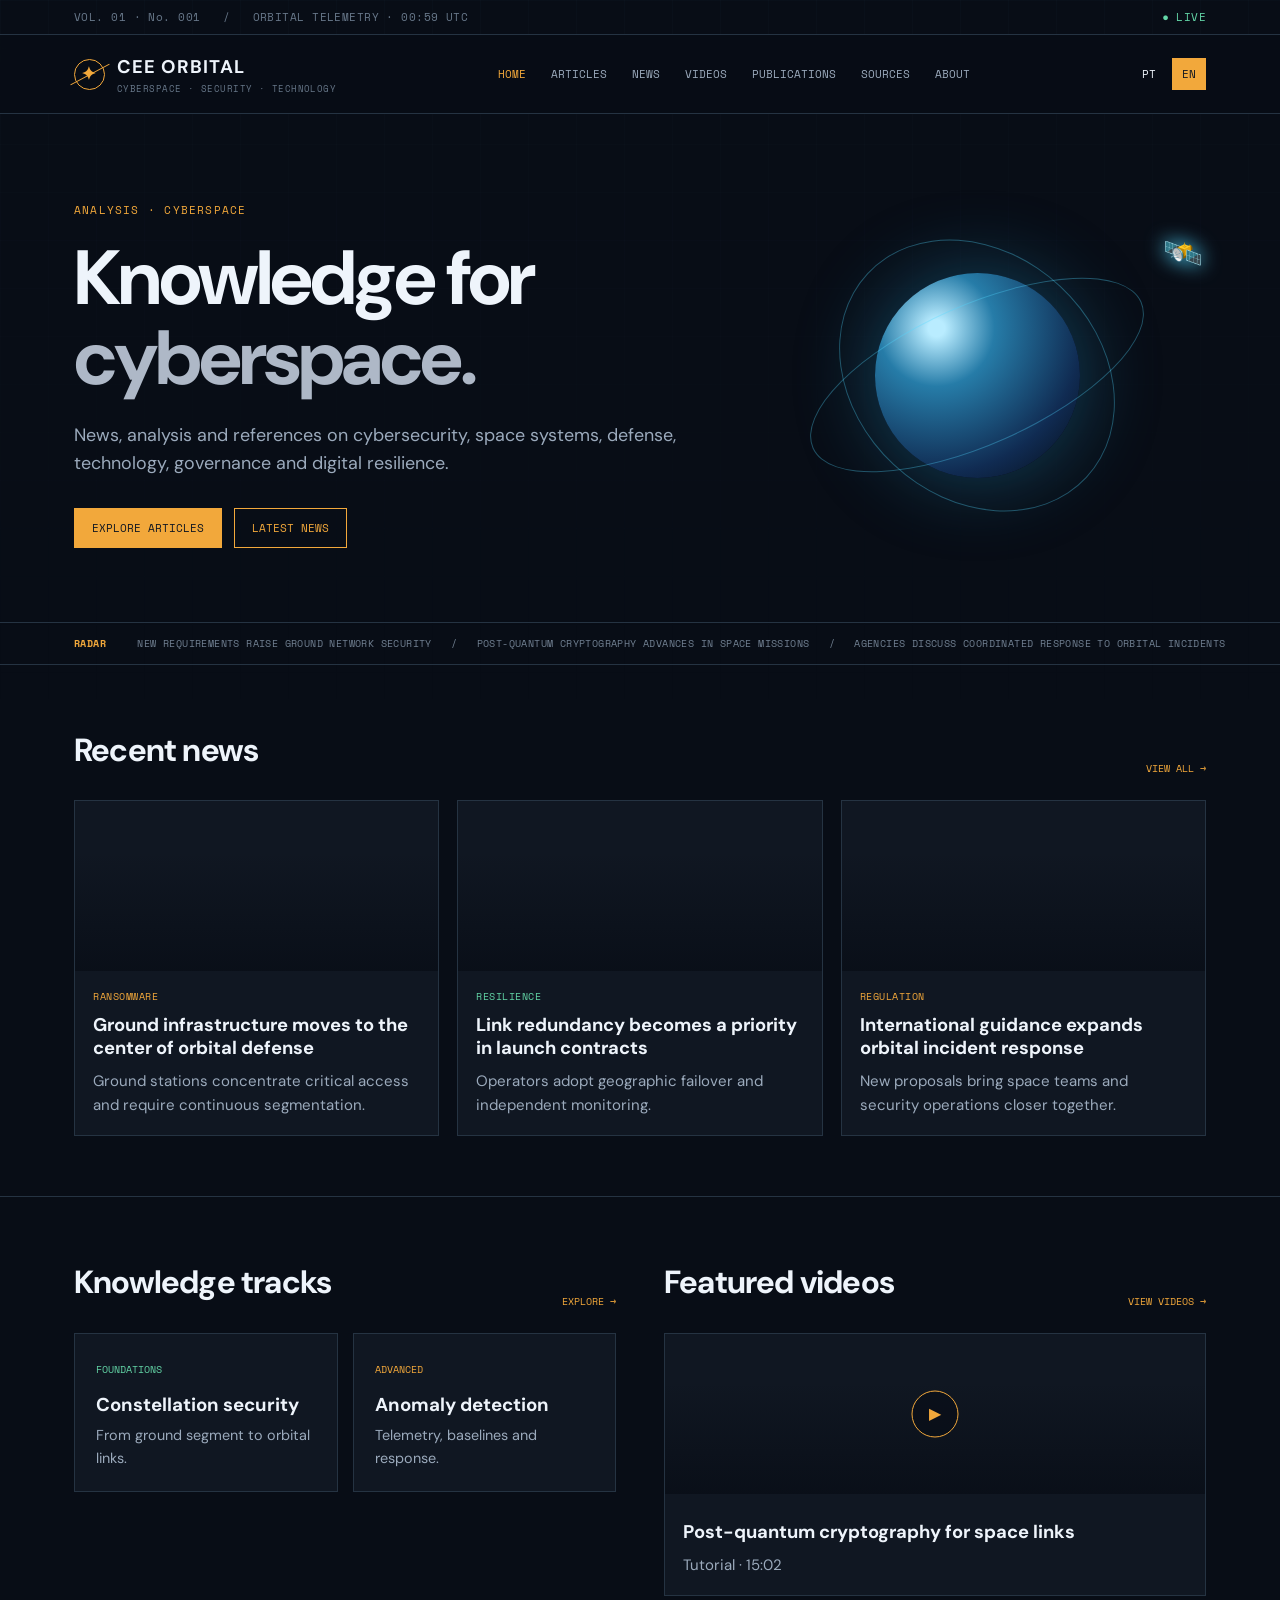
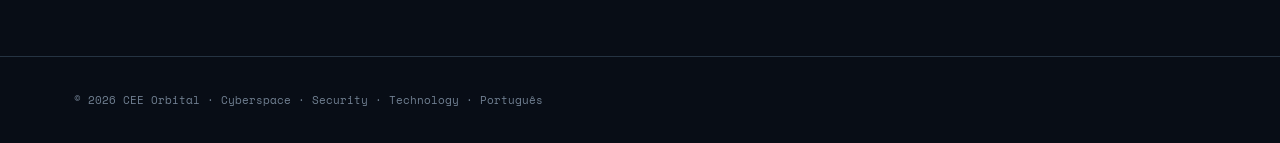
==== en/index.html @ ddd1a1e9 "Add files via upload" ====
<!doctype html>
<html lang="en">
<head><meta charset="utf-8"><meta name="viewport" content="width=device-width,initial-scale=1"><title>CEE Orbital | Cyberspace and Security</title><link rel="stylesheet" href="../css/style-enhanced.css"></head>
<body>
<div class="topline"><div class="wrap"><span>VOL. 01 · No. 001 &nbsp; / &nbsp; ORBITAL TELEMETRY · 00:59 UTC</span><span class="live">LIVE</span></div></div>
<header class="nav"><div class="wrap navin"><a class="brand" href="index.html"><span class="brandmark">✦</span><span>CEE ORBITAL<small>CYBERSPACE · SECURITY · TECHNOLOGY</small></span></a><nav class="navlinks"><a class="active" href="index.html">Home</a><a href="../artigos.html">Articles</a><a href="../noticias.html">News</a><a href="../videos.html">Videos</a><a href="../publicacoes.html">Publications</a><a href="../fontes.html">Sources</a><a href="../sobre.html">About</a></nav><div class="lang"><a href="../index.html">PT</a><a class="active" href="index.html">EN</a></div></div></header>
<main>
<section class="hero"><div class="wrap hero-grid"><div><div class="eyebrow">Analysis · Cyberspace</div><h1>Knowledge for <em>cyberspace.</em></h1><p class="lead">News, analysis and references on cybersecurity, space systems, defense, technology, governance and digital resilience.</p><div class="actions"><a class="btn primary" href="../artigos.html">Explore articles</a><a class="btn" href="../noticias.html">Latest news</a></div></div><div class="orbital"><div class="planet"></div><div class="orbit"></div><div class="orbit two"></div><div class="satellite">🛰️</div></div></div></section>
<div class="ticker"><div class="wrap"><strong>RADAR</strong> NEW REQUIREMENTS RAISE GROUND NETWORK SECURITY &nbsp; / &nbsp; POST-QUANTUM CRYPTOGRAPHY ADVANCES IN SPACE MISSIONS &nbsp; / &nbsp; AGENCIES DISCUSS COORDINATED RESPONSE TO ORBITAL INCIDENTS</div></div>
<section class="section"><div class="wrap"><div class="section-head"><h2>Recent news</h2><a class="section-link" href="../noticias.html">View all →</a></div><div class="cards"><article class="story"><div class="story-img" style="background-image:url('../assets/ground-station.jpg')"></div><div class="story-body"><div class="meta">RANSOMWARE</div><h3>Ground infrastructure moves to the center of orbital defense</h3><p>Ground stations concentrate critical access and require continuous segmentation.</p></div></article><article class="story"><div class="story-img" style="background-image:url('../assets/orbit-network.jpg')"></div><div class="story-body"><div class="meta" style="color:var(--green)">RESILIENCE</div><h3>Link redundancy becomes a priority in launch contracts</h3><p>Operators adopt geographic failover and independent monitoring.</p></div></article><article class="story"><div class="story-img" style="background-image:url('../assets/moc.jpg')"></div><div class="story-body"><div class="meta">REGULATION</div><h3>International guidance expands orbital incident response</h3><p>New proposals bring space teams and security operations closer together.</p></div></article></div></div></section>
<section class="section"><div class="wrap layout-two"><div><div class="section-head"><h2>Knowledge tracks</h2><a class="section-link" href="../fontes.html">Explore →</a></div><div class="tracks"><article class="track"><span>Foundations</span><h3>Constellation security</h3><p>From ground segment to orbital links.</p></article><article class="track"><span style="color:var(--orange)">Advanced</span><h3>Anomaly detection</h3><p>Telemetry, baselines and response.</p></article></div></div><div><div class="section-head"><h2>Featured videos</h2><a class="section-link" href="../videos.html">View videos →</a></div><article class="story video"><div class="story-img" style="background-image:url('../assets/satellite-video.jpg')"><span class="play">▶</span></div><div class="story-body"><h3>Post-quantum cryptography for space links</h3><p>Tutorial · 15:02</p></div></article></div></div></section>
</main><footer class="footer"><div class="wrap">© 2026 CEE Orbital · Cyberspace · Security · Technology · <a href="../index.html">Português</a></div></footer>
</body></html>
---- css/style-enhanced.css ----
@import url('https://fonts.googleapis.com/css2?family=DM+Sans:wght@400;500;700&family=Space+Mono:wght@400;700&display=swap');
:root{--bg:#080d16;--surface:#101722;--surface2:#151f2d;--text:#eef4fb;--muted:#9baabc;--cyan:#52d8ff;--orange:#f2a83b;--violet:#a795ff;--green:#63d6a7;--line:#253342;--max:1180px}*{box-sizing:border-box}body{margin:0;background:var(--bg);color:var(--text);font-family:'DM Sans',Arial,sans-serif;line-height:1.6}body:before{content:"";position:fixed;inset:0;z-index:-1;opacity:.42;background-image:linear-gradient(#1d2a3850 1px,transparent 1px),linear-gradient(90deg,#1d2a3850 1px,transparent 1px);background-size:48px 48px;mask-image:linear-gradient(to bottom,#000,transparent 80%)}a{color:inherit;text-decoration:none}a:hover{color:var(--cyan)}.mono,.eyebrow,.meta,.ticker,.status{font-family:'Space Mono',monospace}.wrap{max-width:var(--max);margin:auto;padding:0 24px}.topline{border-bottom:1px solid var(--line);color:#68788a;font:11px 'Space Mono',monospace;letter-spacing:.04em}.topline .wrap{height:34px;display:flex;justify-content:space-between;align-items:center}.live{color:var(--green)}.live:before{content:'●';margin-right:7px;color:var(--green)}.nav{border-bottom:1px solid var(--line);background:#080d16ee;backdrop-filter:blur(14px);position:sticky;top:0;z-index:10}.navin{min-height:78px;display:flex;align-items:center;justify-content:space-between}.brand{display:flex;align-items:center;gap:12px;font-size:1.15rem;font-weight:700;letter-spacing:.06em}.brandmark{width:31px;height:31px;border:1px solid var(--orange);border-radius:50%;display:grid;place-items:center;color:var(--orange);position:relative}.brandmark:after{content:"";width:44px;height:1px;background:var(--orange);position:absolute;transform:rotate(-28deg)}.brand small{display:block;font:9px 'Space Mono',monospace;color:#68788a;letter-spacing:.05em}.navlinks{display:flex;gap:25px;align-items:center;font:11px 'Space Mono',monospace;color:#9baabc;text-transform:uppercase}.navlinks a.active{color:var(--orange)}.lang{display:flex;gap:6px;font:11px 'Space Mono',monospace}.lang a{padding:7px 9px;border:1px solid transparent}.lang a.active{background:var(--orange);color:#101722}.hero{padding:86px 0 72px;position:relative;overflow:hidden}.hero-grid{display:grid;grid-template-columns:1.15fr .85fr;gap:55px;align-items:center}.eyebrow{color:var(--orange);font-size:11px;letter-spacing:.11em;text-transform:uppercase}.hero h1{font-size:clamp(2.7rem,6vw,5.2rem);line-height:1.05;letter-spacing:-.04em;margin:18px 0 22px;max-width:800px}.hero h1 em{font-style:normal;color:#aeb8c7}.hero .lead{font-size:1.12rem;color:var(--muted);max-width:690px}.actions{display:flex;gap:12px;margin-top:30px;flex-wrap:wrap}.btn{border:1px solid var(--orange);padding:11px 17px;color:var(--orange);font:11px 'Space Mono',monospace;text-transform:uppercase}.btn.primary{background:var(--orange);color:#101722}.btn:hover{background:#ffc263;color:#101722}.orbital{min-height:350px;position:relative;display:grid;place-items:center}.planet{width:205px;height:205px;border-radius:50%;background:radial-gradient(circle at 30% 27%,#b9ecff 0 4%,#267ca8 28%,#102b52 70%,#050a12 100%);box-shadow:0 0 80px #2399ce66}.orbit{position:absolute;border:1px solid #52d8ff55;border-radius:50%;width:360px;height:140px;transform:rotate(-24deg)}.orbit.two{width:300px;height:245px;transform:rotate(43deg)}.satellite{position:absolute;top:28px;right:3px;font-size:2rem;filter:drop-shadow(0 0 10px var(--cyan))}.ticker{border-top:1px solid var(--line);border-bottom:1px solid var(--line);height:43px;display:flex;align-items:center;overflow:hidden;white-space:nowrap;color:#718092;font-size:10px;letter-spacing:.04em}.ticker strong{color:var(--orange);margin-right:25px}.section{padding:60px 0;border-bottom:1px solid var(--line)}.section-head{display:flex;align-items:end;justify-content:space-between;margin-bottom:24px}.section h2{font-size:2rem;margin:0;letter-spacing:-.025em}.section-link{font:10px 'Space Mono',monospace;color:var(--orange);text-transform:uppercase}.cards{display:grid;grid-template-columns:repeat(3,1fr);gap:18px}.story{background:var(--surface);border:1px solid var(--line);transition:.2s;overflow:hidden}.story:hover{border-color:#5d7186;transform:translateY(-2px)}.story-img{height:170px;background-size:cover;background-position:center;position:relative}.story-img:after{content:"";position:absolute;inset:0;background:linear-gradient(transparent 30%,#080d16cc)}.story-body{padding:18px}.meta{font-size:10px;color:var(--orange);text-transform:uppercase;letter-spacing:.05em}.story h3{font-size:1.15rem;line-height:1.25;margin:9px 0}.story p{color:var(--muted);font-size:.94rem;margin:0}.layout-two{display:grid;grid-template-columns:1fr 1fr;gap:48px}.events{list-style:none;margin:0;padding:0}.event{display:grid;grid-template-columns:58px 1fr;gap:18px;padding:15px 0;border-bottom:1px solid var(--line)}.date{font:22px 'Space Mono',monospace;color:#aeb8c7}.date small{display:block;font-size:10px;color:var(--orange)}.event h3{margin:0;font-size:1rem}.event p{margin:2px 0 0;color:#748396;font:10px 'Space Mono',monospace;text-transform:uppercase}.tracks{display:grid;grid-template-columns:1fr 1fr;gap:15px}.track{padding:21px;background:var(--surface);border:1px solid var(--line)}.track span{font:10px 'Space Mono',monospace;color:var(--green);text-transform:uppercase}.track h3{margin:10px 0 4px}.track p{color:var(--muted);margin:0;font-size:.9rem}.video .story-img{height:160px}.play{position:absolute;z-index:1;left:50%;top:50%;transform:translate(-50%,-50%);width:47px;height:47px;border:1px solid var(--orange);border-radius:50%;display:grid;place-items:center;color:var(--orange);background:#080d1699}.footer{padding:35px 0;color:#718092;font:11px 'Space Mono',monospace}.page{padding:70px 0}.page h1{font-size:3.6rem;margin:15px 0}.article{max-width:820px;background:var(--surface);border:1px solid var(--line);padding:28px;margin-top:25px}.article h2{font-size:1.8rem}.article p,.article li{color:var(--muted)}@media(max-width:800px){.topline{display:none}.navin{display:block;padding-top:17px;padding-bottom:17px}.navlinks{margin-top:15px;gap:13px;flex-wrap:wrap}.lang{position:absolute;right:24px;top:18px}.hero-grid,.layout-two{grid-template-columns:1fr}.orbital{min-height:260px}.cards{grid-template-columns:1fr}.tracks{grid-template-columns:1fr}.hero h1{font-size:3rem}.section-head{display:block}.section-link{display:inline-block;margin-top:10px}}
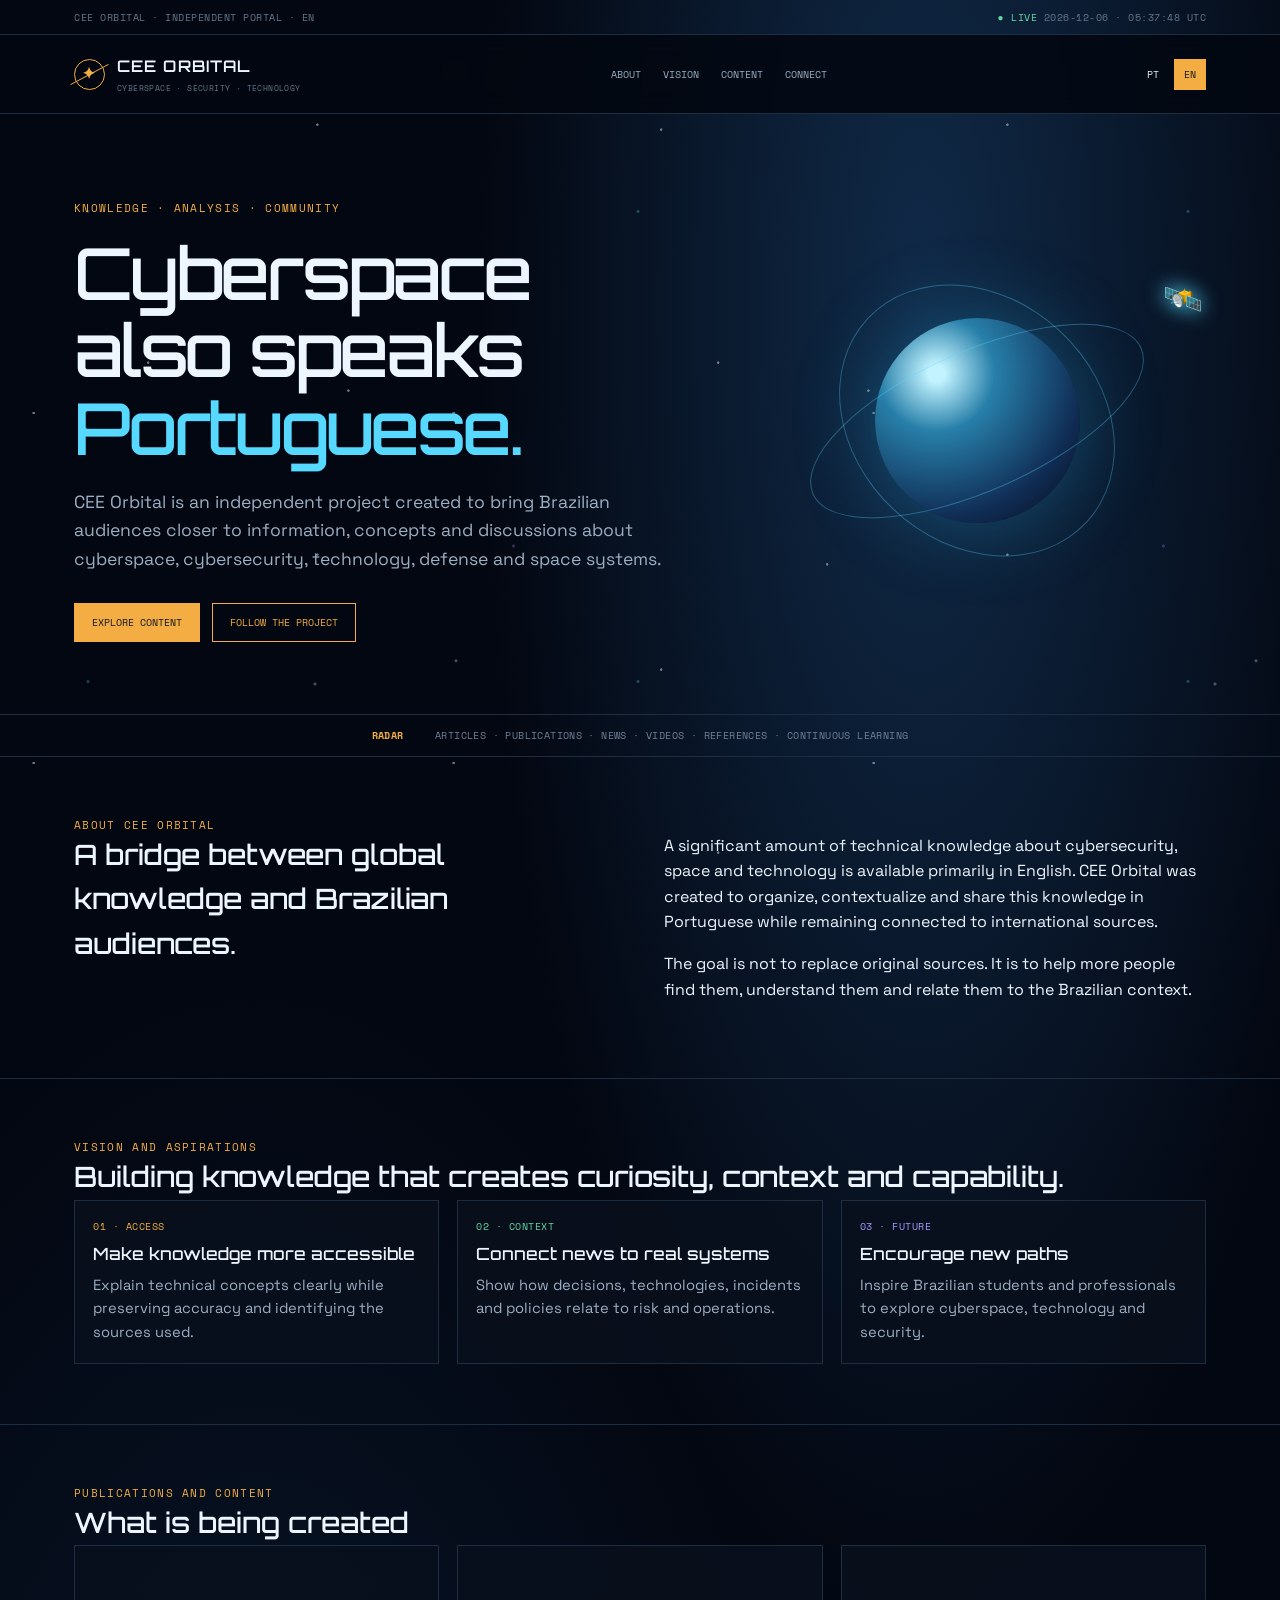
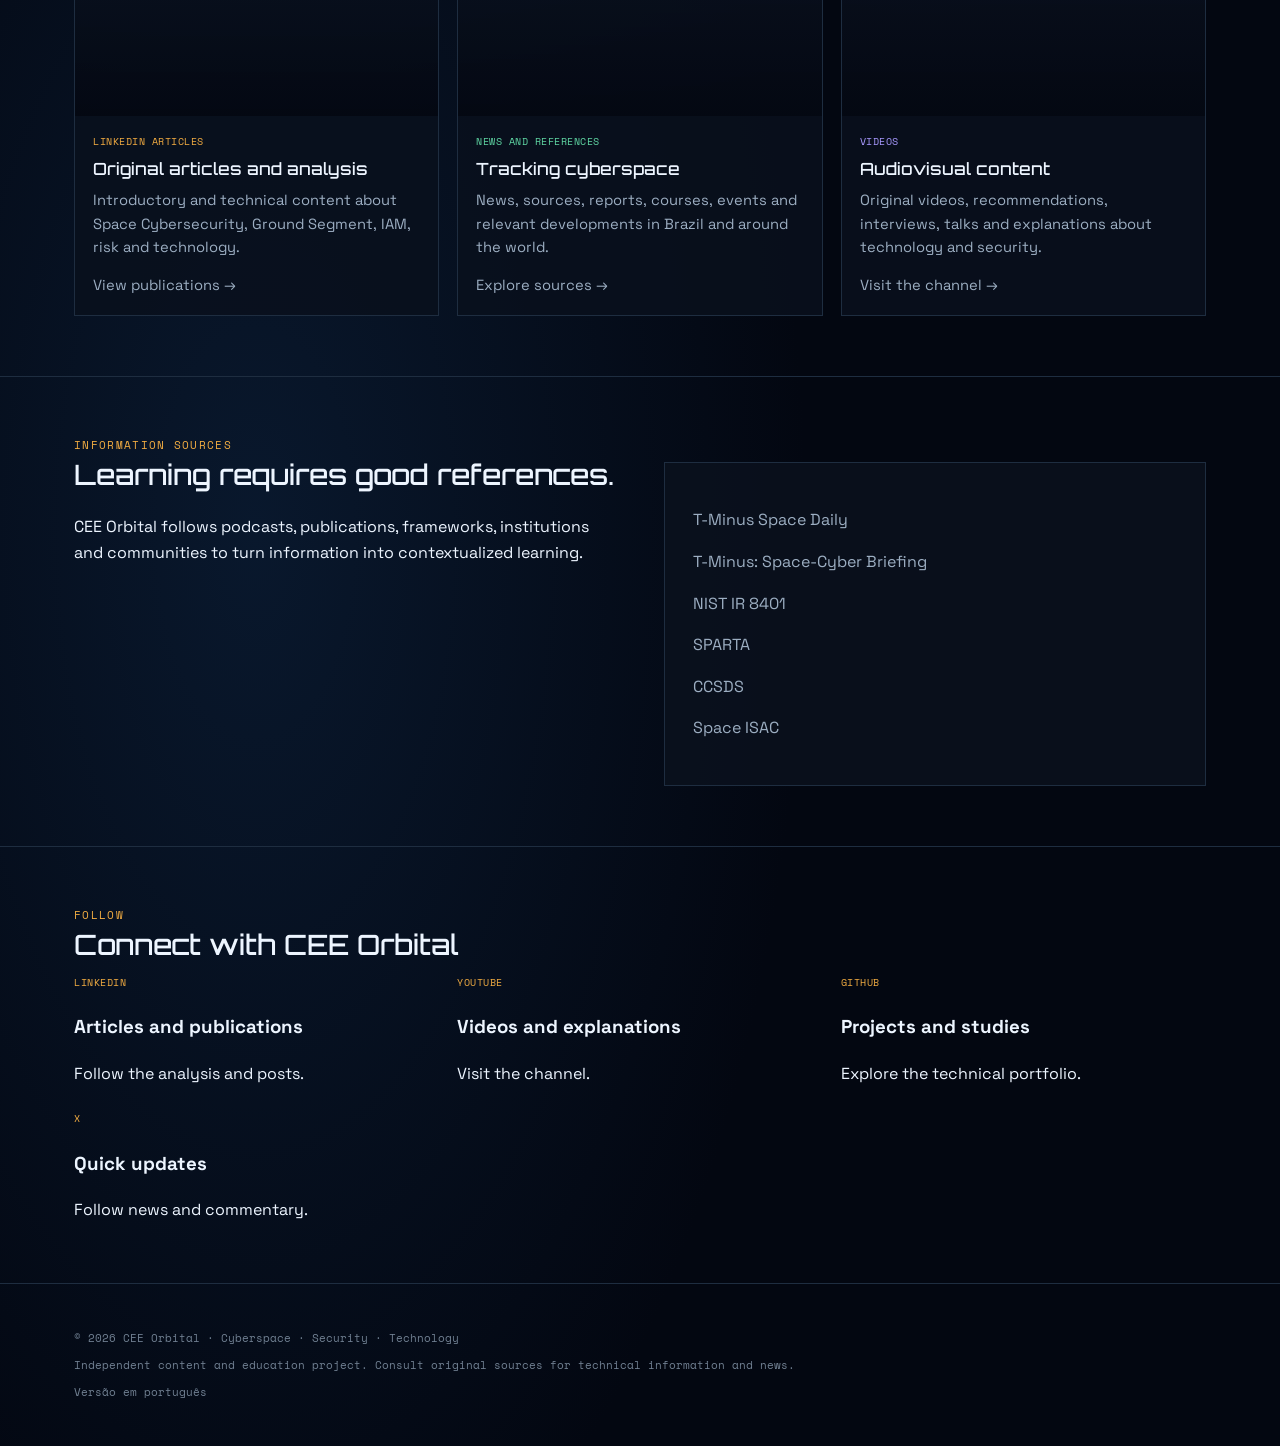
==== commit 58a8dfb5: "Add files via upload" ====
--- a/en/index.html
+++ b/en/index.html
@@ -1,13 +1,23 @@
 <!doctype html>
 <html lang="en">
-<head><meta charset="utf-8"><meta name="viewport" content="width=device-width,initial-scale=1"><title>CEE Orbital | Cyberspace and Security</title><link rel="stylesheet" href="../css/style-enhanced.css"></head>
+<head>
+<meta charset="utf-8"><meta name="viewport" content="width=device-width,initial-scale=1">
+<meta name="description" content="CEE Orbital — knowledge, analysis and content about cyberspace, technology and security.">
+<title>CEE Orbital | Cyberspace, Technology and Security</title>
+<link rel="stylesheet" href="../css/style-stars.css">
+</head>
 <body>
-<div class="topline"><div class="wrap"><span>VOL. 01 · No. 001 &nbsp; / &nbsp; ORBITAL TELEMETRY · 00:59 UTC</span><span class="live">LIVE</span></div></div>
-<header class="nav"><div class="wrap navin"><a class="brand" href="index.html"><span class="brandmark">✦</span><span>CEE ORBITAL<small>CYBERSPACE · SECURITY · TECHNOLOGY</small></span></a><nav class="navlinks"><a class="active" href="index.html">Home</a><a href="../artigos.html">Articles</a><a href="../noticias.html">News</a><a href="../videos.html">Videos</a><a href="../publicacoes.html">Publications</a><a href="../fontes.html">Sources</a><a href="../sobre.html">About</a></nav><div class="lang"><a href="../index.html">PT</a><a class="active" href="index.html">EN</a></div></div></header>
+<div class="topline"><div class="wrap"><span>CEE ORBITAL · INDEPENDENT PORTAL · EN</span><span><span class="live">LIVE</span> <span data-utc-clock>0000-00-00 · 00:00:00 UTC</span></span></div></div>
+<header class="nav"><div class="wrap navin"><a class="brand" href="index.html"><span class="brandmark">✦</span><span>CEE ORBITAL<small>CYBERSPACE · SECURITY · TECHNOLOGY</small></span></a><nav class="navlinks"><a href="#about">About</a><a href="#vision">Vision</a><a href="#content">Content</a><a href="#connect">Connect</a></nav><div class="lang"><a href="../index.html">PT</a><a class="active" href="#">EN</a></div></div></header>
 <main>
-<section class="hero"><div class="wrap hero-grid"><div><div class="eyebrow">Analysis · Cyberspace</div><h1>Knowledge for <em>cyberspace.</em></h1><p class="lead">News, analysis and references on cybersecurity, space systems, defense, technology, governance and digital resilience.</p><div class="actions"><a class="btn primary" href="../artigos.html">Explore articles</a><a class="btn" href="../noticias.html">Latest news</a></div></div><div class="orbital"><div class="planet"></div><div class="orbit"></div><div class="orbit two"></div><div class="satellite">🛰️</div></div></div></section>
-<div class="ticker"><div class="wrap"><strong>RADAR</strong> NEW REQUIREMENTS RAISE GROUND NETWORK SECURITY &nbsp; / &nbsp; POST-QUANTUM CRYPTOGRAPHY ADVANCES IN SPACE MISSIONS &nbsp; / &nbsp; AGENCIES DISCUSS COORDINATED RESPONSE TO ORBITAL INCIDENTS</div></div>
-<section class="section"><div class="wrap"><div class="section-head"><h2>Recent news</h2><a class="section-link" href="../noticias.html">View all →</a></div><div class="cards"><article class="story"><div class="story-img" style="background-image:url('../assets/ground-station.jpg')"></div><div class="story-body"><div class="meta">RANSOMWARE</div><h3>Ground infrastructure moves to the center of orbital defense</h3><p>Ground stations concentrate critical access and require continuous segmentation.</p></div></article><article class="story"><div class="story-img" style="background-image:url('../assets/orbit-network.jpg')"></div><div class="story-body"><div class="meta" style="color:var(--green)">RESILIENCE</div><h3>Link redundancy becomes a priority in launch contracts</h3><p>Operators adopt geographic failover and independent monitoring.</p></div></article><article class="story"><div class="story-img" style="background-image:url('../assets/moc.jpg')"></div><div class="story-body"><div class="meta">REGULATION</div><h3>International guidance expands orbital incident response</h3><p>New proposals bring space teams and security operations closer together.</p></div></article></div></div></section>
-<section class="section"><div class="wrap layout-two"><div><div class="section-head"><h2>Knowledge tracks</h2><a class="section-link" href="../fontes.html">Explore →</a></div><div class="tracks"><article class="track"><span>Foundations</span><h3>Constellation security</h3><p>From ground segment to orbital links.</p></article><article class="track"><span style="color:var(--orange)">Advanced</span><h3>Anomaly detection</h3><p>Telemetry, baselines and response.</p></article></div></div><div><div class="section-head"><h2>Featured videos</h2><a class="section-link" href="../videos.html">View videos →</a></div><article class="story video"><div class="story-img" style="background-image:url('../assets/satellite-video.jpg')"><span class="play">▶</span></div><div class="story-body"><h3>Post-quantum cryptography for space links</h3><p>Tutorial · 15:02</p></div></article></div></div></section>
-</main><footer class="footer"><div class="wrap">© 2026 CEE Orbital · Cyberspace · Security · Technology · <a href="../index.html">Português</a></div></footer>
+<section class="hero" id="home"><div class="wrap hero-grid"><div><div class="eyebrow">Knowledge · Analysis · Community</div><h1>Cyberspace also speaks <em>Portuguese.</em></h1><p class="lead">CEE Orbital is an independent project created to bring Brazilian audiences closer to information, concepts and discussions about cyberspace, cybersecurity, technology, defense and space systems.</p><div class="actions"><a class="btn primary" href="#content">Explore content</a><a class="btn" href="#connect">Follow the project</a></div></div><div class="orbital"><div class="planet"></div><div class="orbit"></div><div class="orbit two"></div><div class="satellite">🛰️</div></div></div></section>
+<div class="ticker"><div class="wrap"><strong>RADAR</strong> ARTICLES · PUBLICATIONS · NEWS · VIDEOS · REFERENCES · CONTINUOUS LEARNING</div></div>
+<section class="section" id="about"><div class="wrap layout-two"><div><div class="eyebrow">About CEE Orbital</div><h2>A bridge between global knowledge and Brazilian audiences.</h2></div><div><p class="lead">A significant amount of technical knowledge about cybersecurity, space and technology is available primarily in English. CEE Orbital was created to organize, contextualize and share this knowledge in Portuguese while remaining connected to international sources.</p><p class="lead">The goal is not to replace original sources. It is to help more people find them, understand them and relate them to the Brazilian context.</p></div></div></section>
+<section class="section" id="vision"><div class="wrap"><div class="eyebrow">Vision and aspirations</div><h2>Building knowledge that creates curiosity, context and capability.</h2><div class="cards"><article class="story"><div class="story-body"><div class="meta">01 · ACCESS</div><h3>Make knowledge more accessible</h3><p>Explain technical concepts clearly while preserving accuracy and identifying the sources used.</p></div></article><article class="story"><div class="story-body"><div class="meta" style="color:var(--green)">02 · CONTEXT</div><h3>Connect news to real systems</h3><p>Show how decisions, technologies, incidents and policies relate to risk and operations.</p></div></article><article class="story"><div class="story-body"><div class="meta" style="color:var(--violet)">03 · FUTURE</div><h3>Encourage new paths</h3><p>Inspire Brazilian students and professionals to explore cyberspace, technology and security.</p></div></article></div></div></section>
+<section class="section" id="content"><div class="wrap"><div class="eyebrow">Publications and content</div><h2>What is being created</h2><div class="cards"><article class="story"><div class="story-img" style="background-image:url('../assets/ground-station.jpg')"></div><div class="story-body"><div class="meta">LINKEDIN ARTICLES</div><h3>Original articles and analysis</h3><p>Introductory and technical content about Space Cybersecurity, Ground Segment, IAM, risk and technology.</p><p style="margin-top:14px"><a href="https://www.linkedin.com/" target="_blank" rel="noopener">View publications →</a></p></div></article><article class="story"><div class="story-img" style="background-image:url('../assets/orbit-network.jpg')"></div><div class="story-body"><div class="meta" style="color:var(--green)">NEWS AND REFERENCES</div><h3>Tracking cyberspace</h3><p>News, sources, reports, courses, events and relevant developments in Brazil and around the world.</p><p style="margin-top:14px"><a href="#sources">Explore sources →</a></p></div></article><article class="story"><div class="story-img" style="background-image:url('../assets/satellite-video.jpg')"></div><div class="story-body"><div class="meta" style="color:var(--violet)">VIDEOS</div><h3>Audiovisual content</h3><p>Original videos, recommendations, interviews, talks and explanations about technology and security.</p><p style="margin-top:14px"><a href="https://www.youtube.com/" target="_blank" rel="noopener">Visit the channel →</a></p></div></article></div></div></section>
+<section class="section" id="sources"><div class="wrap layout-two"><div><div class="eyebrow">Information sources</div><h2>Learning requires good references.</h2><p class="lead">CEE Orbital follows podcasts, publications, frameworks, institutions and communities to turn information into contextualized learning.</p></div><div class="article"><p><a href="https://space.n2k.com/podcasts/t-minus" target="_blank" rel="noopener">T-Minus Space Daily</a></p><p><a href="https://thecyberwire.com/podcasts/tminus-space-cyber-briefing" target="_blank" rel="noopener">T-Minus: Space-Cyber Briefing</a></p><p><a href="https://csrc.nist.gov/pubs/ir/8401/final" target="_blank" rel="noopener">NIST IR 8401</a></p><p><a href="https://sparta.aerospace.org/" target="_blank" rel="noopener">SPARTA</a></p><p><a href="https://ccsds.org/" target="_blank" rel="noopener">CCSDS</a></p><p><a href="https://spaceisac.org/resources/" target="_blank" rel="noopener">Space ISAC</a></p></div></div></section>
+<section class="section" id="connect"><div class="wrap"><div class="eyebrow">Follow</div><h2>Connect with CEE Orbital</h2><div class="cards"><a class="card" href="https://www.linkedin.com/" target="_blank" rel="noopener"><span class="meta">LINKEDIN</span><h3>Articles and publications</h3><span>Follow the analysis and posts.</span></a><a class="card" href="https://www.youtube.com/" target="_blank" rel="noopener"><span class="meta">YOUTUBE</span><h3>Videos and explanations</h3><span>Visit the channel.</span></a><a class="card" href="https://github.com/" target="_blank" rel="noopener"><span class="meta">GITHUB</span><h3>Projects and studies</h3><span>Explore the technical portfolio.</span></a><a class="card" href="https://x.com/" target="_blank" rel="noopener"><span class="meta">X</span><h3>Quick updates</h3><span>Follow news and commentary.</span></a></div></div></section>
+</main>
+<footer class="footer"><div class="wrap"><p>© 2026 CEE Orbital · Cyberspace · Security · Technology</p><p>Independent content and education project. Consult original sources for technical information and news.</p><p><a href="../index.html">Versão em português</a></p></div></footer>
+<script src="../js/clock-script.js"></script>
 </body></html>
--- a/css/style-stars.css
+++ b/css/style-stars.css
@@ -0,0 +1,2 @@
+@import url('https://fonts.googleapis.com/css2?family=Orbitron:wght@400;500;600;700&family=Space+Grotesk:wght@400;500;600;700&family=Space+Mono:wght@400;700&display=swap');
+:root{--bg:#030711;--surface:#0a111d;--surface2:#101a2a;--text:#edf5ff;--muted:#9caec2;--cyan:#57d9ff;--orange:#f3ad42;--violet:#a899ff;--green:#60d9a5;--line:#1e2d40;--max:1180px}*{box-sizing:border-box}html{scroll-behavior:smooth}body{margin:0;background:radial-gradient(ellipse at 72% 10%,#102a48 0,transparent 34%),radial-gradient(ellipse at 20% 70%,#09182d 0,transparent 38%),var(--bg);color:var(--text);font-family:'Space Grotesk',Arial,sans-serif;line-height:1.6;position:relative;overflow-x:hidden}body:before,body:after{content:"";position:fixed;inset:0;pointer-events:none;z-index:-1;background-image:radial-gradient(circle at 8% 18%,#fff 0 1px,transparent 1.5px),radial-gradient(circle at 26% 74%,#fff 0 1px,transparent 1.5px),radial-gradient(circle at 46% 29%,#fff 0 1px,transparent 1.5px),radial-gradient(circle at 67% 63%,#fff 0 1px,transparent 1.5px),radial-gradient(circle at 87% 24%,#fff 0 1px,transparent 1.5px),radial-gradient(circle at 94% 83%,#fff 0 1px,transparent 1.5px);background-size:420px 350px,570px 490px,690px 430px,520px 620px,760px 540px,880px 680px;opacity:.42;animation:drift 30s linear infinite}body:after{background-image:radial-gradient(circle at 16% 45%,var(--cyan) 0 1px,transparent 2px),radial-gradient(circle at 57% 12%,#fff 0 1px,transparent 2px),radial-gradient(circle at 79% 78%,var(--violet) 0 1px,transparent 2px),radial-gradient(circle at 35% 90%,#fff 0 1px,transparent 2px);background-size:550px 470px,800px 590px,650px 700px,900px 760px;opacity:.28;animation:twinkle 4s ease-in-out infinite alternate}@keyframes twinkle{0%{opacity:.16;filter:brightness(.7)}50%{opacity:.42;filter:brightness(1.7)}100%{opacity:.22;filter:brightness(1)}}@keyframes drift{from{transform:translateY(0)}to{transform:translateY(-35px)}}a{color:inherit;text-decoration:none}a:hover{color:var(--cyan)}.wrap{max-width:var(--max);margin:auto;padding:0 24px}.topline{border-bottom:1px solid var(--line);color:#65778c;font:10px 'Space Mono',monospace;letter-spacing:.05em}.topline .wrap{height:34px;display:flex;justify-content:space-between;align-items:center}.live{color:var(--green)}.live:before{content:'●';margin-right:7px}.nav{border-bottom:1px solid var(--line);background:#030711dd;backdrop-filter:blur(14px);position:sticky;top:0;z-index:10}.navin{min-height:78px;display:flex;align-items:center;justify-content:space-between}.brand{display:flex;align-items:center;gap:12px;font-family:'Orbitron',sans-serif;font-size:1rem;font-weight:600;letter-spacing:.07em}.brandmark{width:31px;height:31px;border:1px solid var(--orange);border-radius:50%;display:grid;place-items:center;color:var(--orange);position:relative}.brandmark:after{content:"";width:43px;height:1px;background:var(--orange);position:absolute;transform:rotate(-28deg)}.brand small{display:block;font:8px 'Space Mono',monospace;color:#65778c;letter-spacing:.05em;margin-top:2px}.navlinks{display:flex;gap:22px;align-items:center;font:10px 'Space Mono',monospace;color:#9caec2;text-transform:uppercase}.navlinks a.active{color:var(--orange)}.lang{display:flex;gap:5px;font:10px 'Space Mono',monospace}.lang a{padding:7px 9px;border:1px solid transparent}.lang a.active{background:var(--orange);color:#111722}.hero{padding:86px 0 72px;position:relative}.hero-grid{display:grid;grid-template-columns:1.15fr .85fr;gap:55px;align-items:center}.eyebrow{color:var(--orange);font:11px 'Space Mono',monospace;letter-spacing:.12em;text-transform:uppercase}.hero h1{font-family:'Orbitron',sans-serif;font-size:clamp(2.35rem,5.6vw,5rem);font-weight:500;line-height:1.08;letter-spacing:-.045em;margin:18px 0 22px;max-width:800px}.hero h1 em{font-style:normal;color:var(--cyan)}.hero .lead{font-size:1.1rem;color:var(--muted);max-width:690px}.actions{display:flex;gap:12px;margin-top:30px;flex-wrap:wrap}.btn{border:1px solid var(--orange);padding:11px 17px;color:var(--orange);font:10px 'Space Mono',monospace;text-transform:uppercase}.btn.primary{background:var(--orange);color:#101722}.btn:hover{background:#ffc263;color:#101722}.orbital{min-height:350px;position:relative;display:grid;place-items:center}.planet{width:205px;height:205px;border-radius:50%;background:radial-gradient(circle at 30% 27%,#c2f3ff 0 4%,#277fa9 28%,#102c54 70%,#050a12 100%);box-shadow:0 0 80px #2399ce66}.orbit{position:absolute;border:1px solid #57d9ff55;border-radius:50%;width:360px;height:140px;transform:rotate(-24deg)}.orbit.two{width:300px;height:245px;transform:rotate(43deg)}.satellite{position:absolute;top:28px;right:3px;font-size:2rem;filter:drop-shadow(0 0 10px var(--cyan))}.ticker{border-top:1px solid var(--line);border-bottom:1px solid var(--line);min-height:43px;display:flex;align-items:center;overflow:hidden;white-space:nowrap;color:#718196;font:10px 'Space Mono',monospace;letter-spacing:.04em}.ticker strong{color:var(--orange);margin-right:25px}.section{padding:60px 0;border-bottom:1px solid var(--line)}.section-head{display:flex;align-items:end;justify-content:space-between;margin-bottom:24px}.section h2{font-family:'Orbitron',sans-serif;font-size:1.75rem;font-weight:500;margin:0}.section-link{font:10px 'Space Mono',monospace;color:var(--orange);text-transform:uppercase}.cards{display:grid;grid-template-columns:repeat(3,1fr);gap:18px}.story{background:rgba(10,17,29,.87);border:1px solid var(--line);transition:.2s;overflow:hidden}.story:hover{border-color:#5d7186;transform:translateY(-2px);box-shadow:0 12px 30px #0008}.story-img{height:170px;background-size:cover;background-position:center;position:relative}.story-img:after{content:"";position:absolute;inset:0;background:linear-gradient(transparent 25%,#030711d9)}.story-body{padding:18px}.meta{font:10px 'Space Mono',monospace;color:var(--orange);text-transform:uppercase;letter-spacing:.05em}.story h3{font-family:'Orbitron',sans-serif;font-size:1.05rem;font-weight:500;line-height:1.3;margin:9px 0}.story p{color:var(--muted);font-size:.92rem;margin:0}.layout-two{display:grid;grid-template-columns:1fr 1fr;gap:48px}.events{list-style:none;margin:0;padding:0}.event{display:grid;grid-template-columns:58px 1fr;gap:18px;padding:15px 0;border-bottom:1px solid var(--line)}.date{font:22px 'Space Mono',monospace;color:#aeb8c7}.date small{display:block;font-size:10px;color:var(--orange)}.event h3{margin:0;font-size:1rem}.event p{margin:2px 0 0;color:#748396;font:10px 'Space Mono',monospace;text-transform:uppercase}.tracks{display:grid;grid-template-columns:1fr 1fr;gap:15px}.track{padding:21px;background:rgba(10,17,29,.87);border:1px solid var(--line)}.track span{font:10px 'Space Mono',monospace;color:var(--green);text-transform:uppercase}.track h3{font-family:'Orbitron',sans-serif;font-size:1rem;font-weight:500;margin:10px 0 4px}.track p{color:var(--muted);margin:0;font-size:.9rem}.video .story-img{height:160px}.play{position:absolute;z-index:1;left:50%;top:50%;transform:translate(-50%,-50%);width:47px;height:47px;border:1px solid var(--orange);border-radius:50%;display:grid;place-items:center;color:var(--orange);background:#030711bb}.footer{padding:35px 0;color:#718092;font:11px 'Space Mono',monospace}.page{padding:70px 0}.page h1{font-family:'Orbitron',sans-serif;font-size:3.3rem;font-weight:500;margin:15px 0}.article{max-width:820px;background:rgba(10,17,29,.9);border:1px solid var(--line);padding:28px;margin-top:25px}.article h2{font-family:'Orbitron',sans-serif;font-weight:500;font-size:1.7rem}.article p,.article li{color:var(--muted)}@media(max-width:800px){.topline{display:none}.navin{display:block;padding-top:17px;padding-bottom:17px}.navlinks{margin-top:15px;gap:13px;flex-wrap:wrap}.lang{position:absolute;right:24px;top:18px}.hero-grid,.layout-two{grid-template-columns:1fr}.orbital{min-height:260px}.cards{grid-template-columns:1fr}.tracks{grid-template-columns:1fr}.hero h1{font-size:2.7rem}.section-head{display:block}.section-link{display:inline-block;margin-top:10px}}
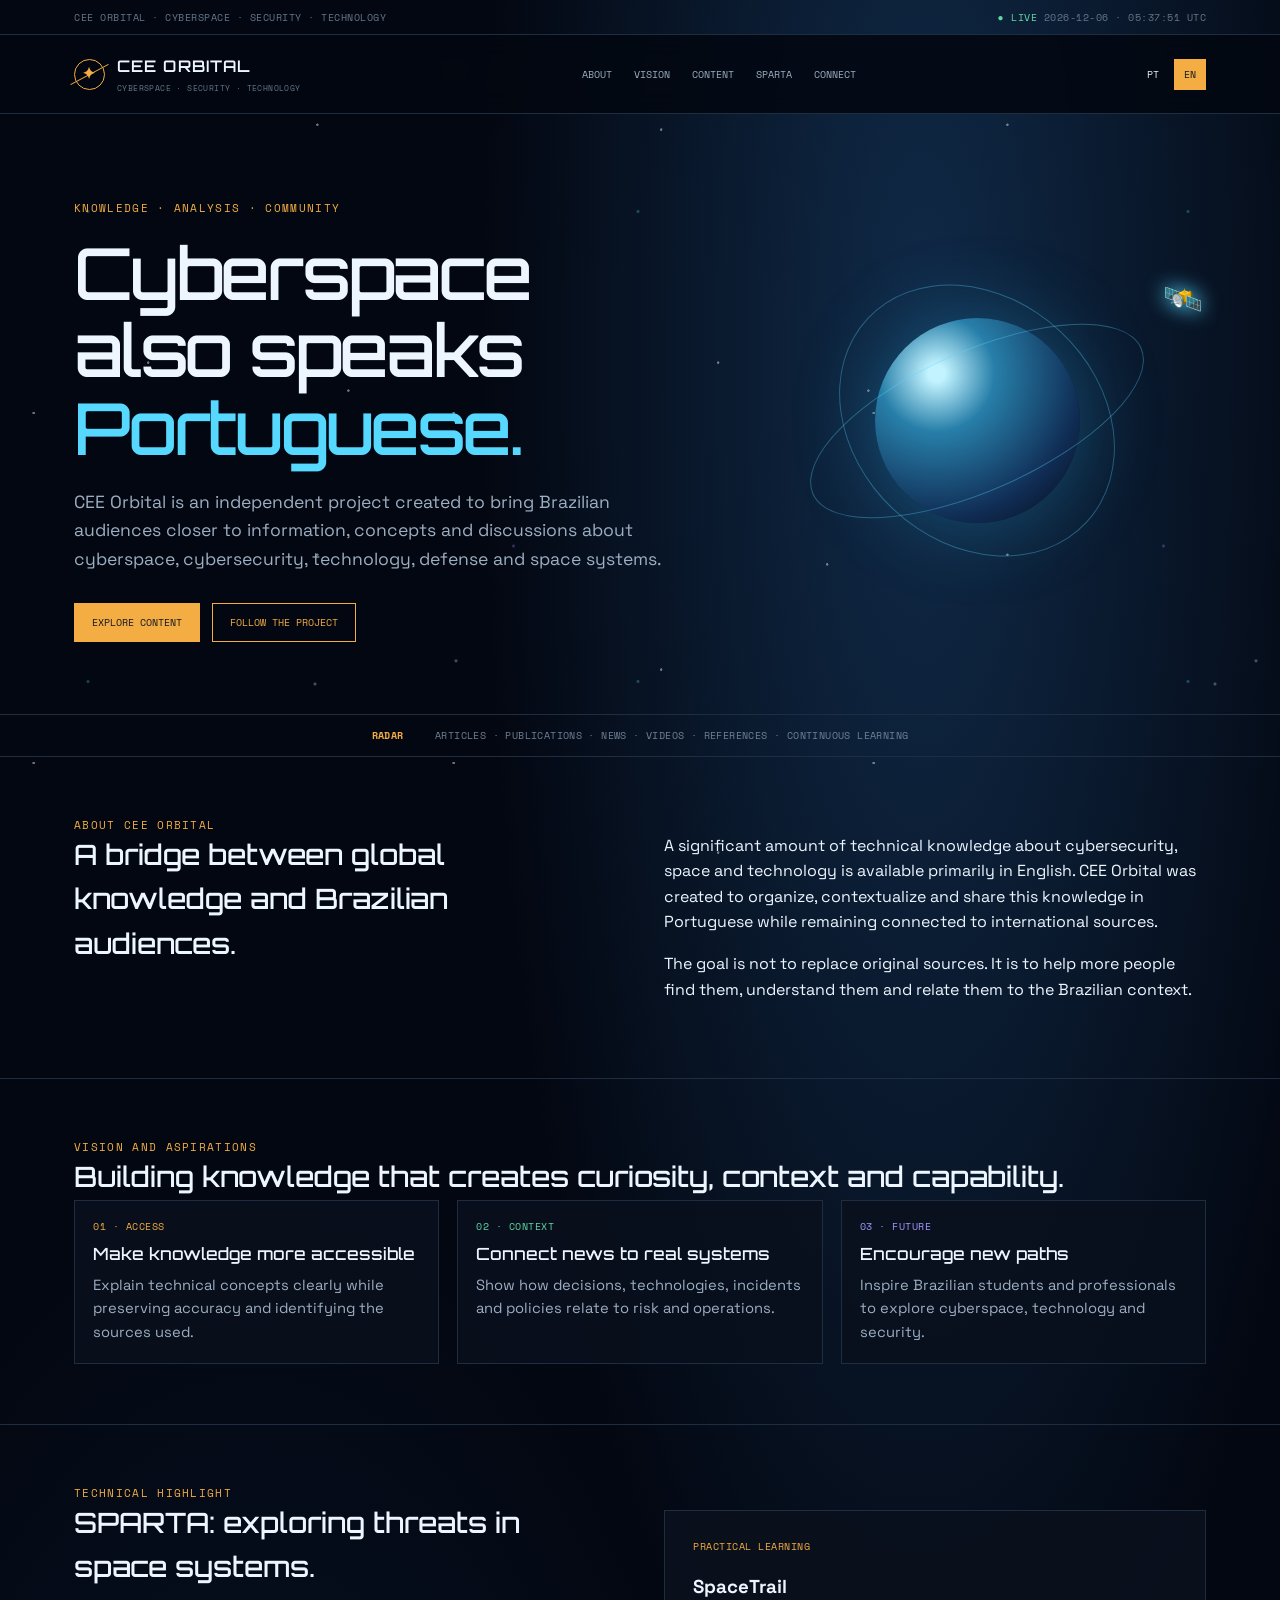
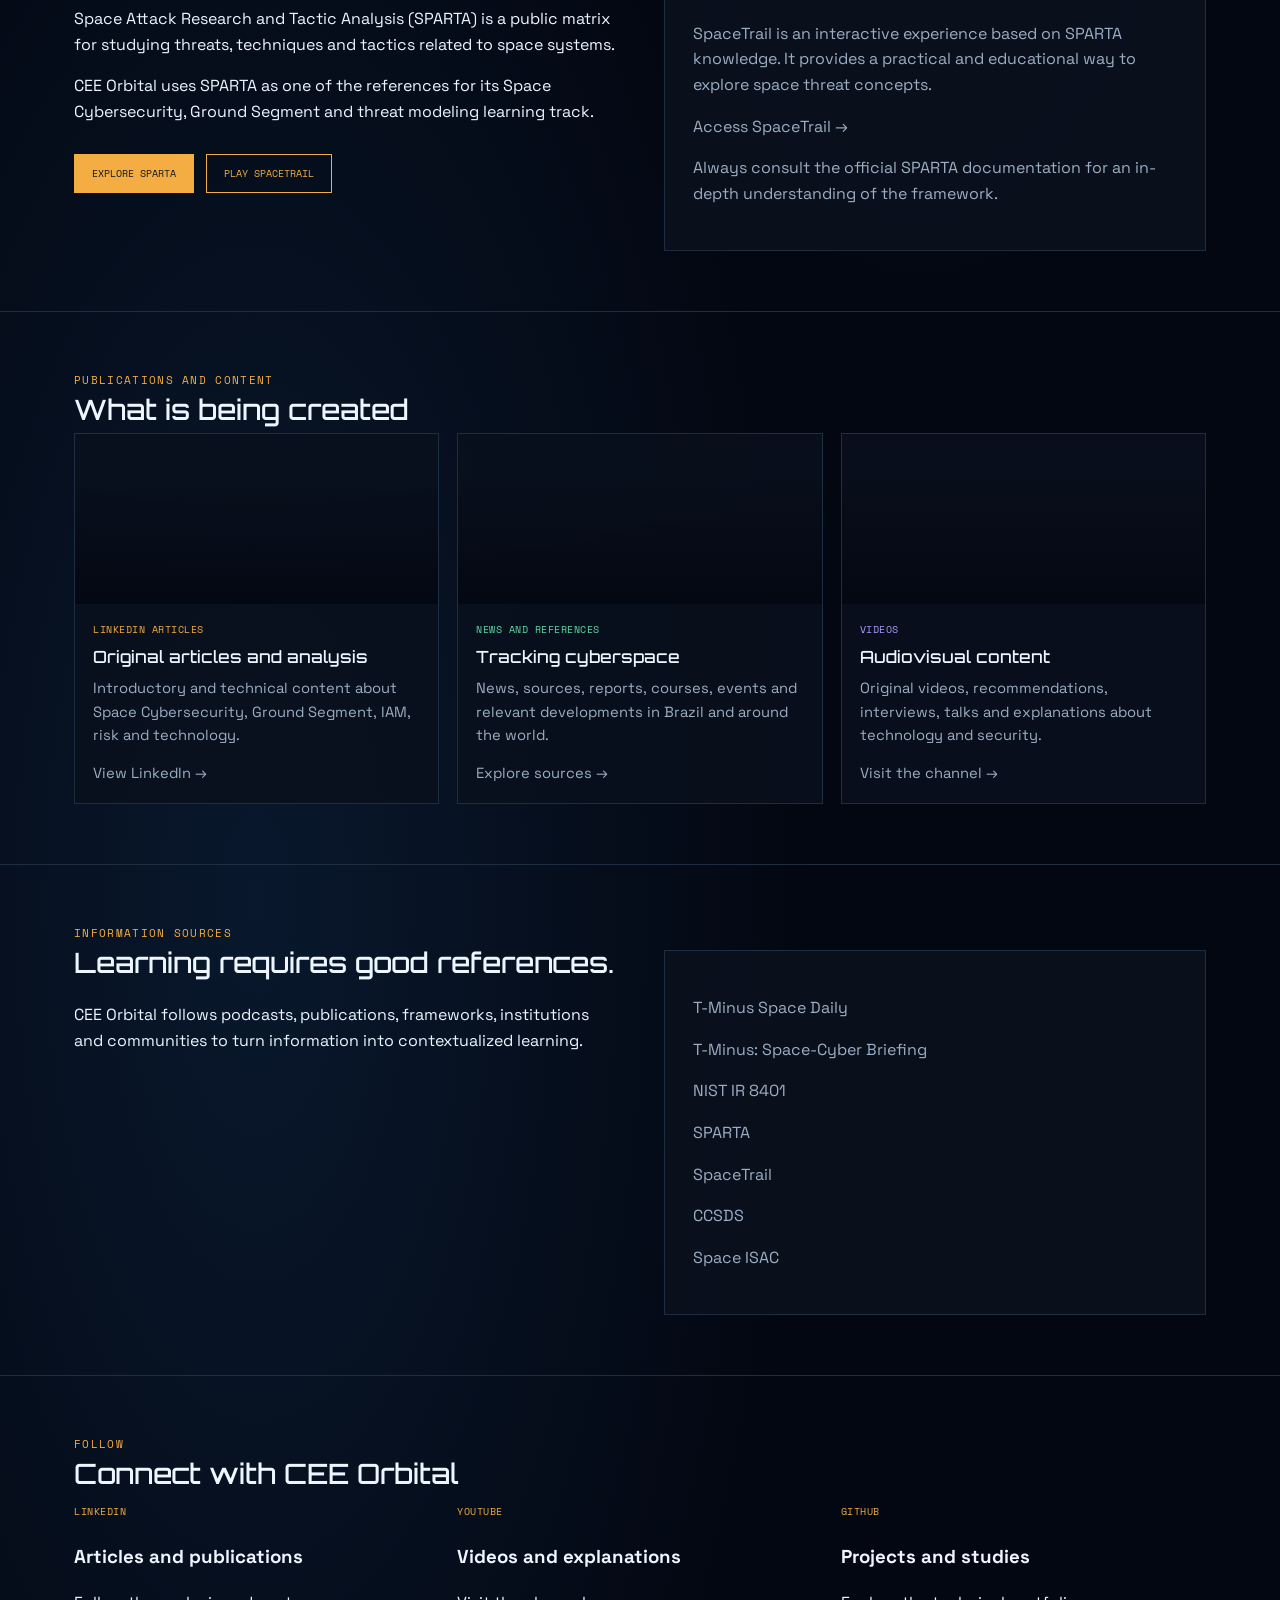
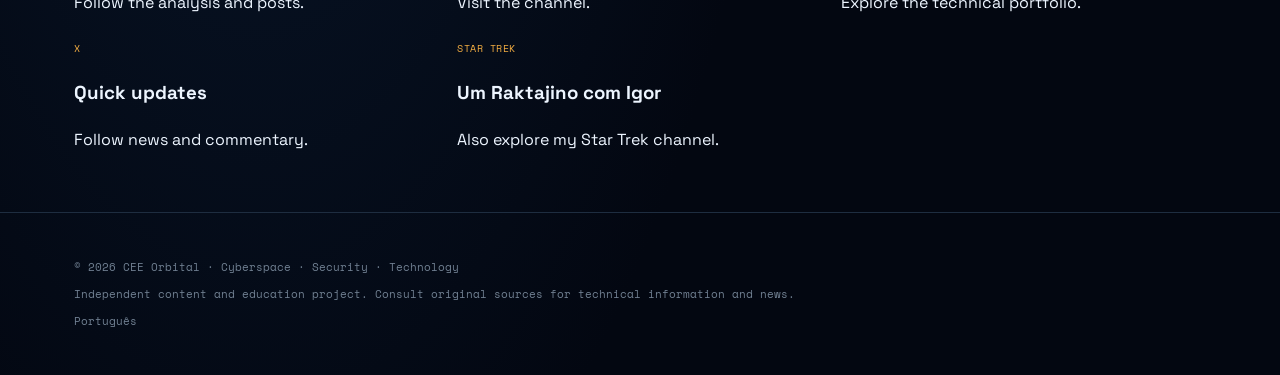
==== commit 7bfecc8b: "Add files via upload" ====
--- a/en/index.html
+++ b/en/index.html
@@ -7,17 +7,17 @@
 <link rel="stylesheet" href="../css/style-stars.css">
 </head>
 <body>
-<div class="topline"><div class="wrap"><span>CEE ORBITAL · INDEPENDENT PORTAL · EN</span><span><span class="live">LIVE</span> <span data-utc-clock>0000-00-00 · 00:00:00 UTC</span></span></div></div>
-<header class="nav"><div class="wrap navin"><a class="brand" href="index.html"><span class="brandmark">✦</span><span>CEE ORBITAL<small>CYBERSPACE · SECURITY · TECHNOLOGY</small></span></a><nav class="navlinks"><a href="#about">About</a><a href="#vision">Vision</a><a href="#content">Content</a><a href="#connect">Connect</a></nav><div class="lang"><a href="../index.html">PT</a><a class="active" href="#">EN</a></div></div></header>
+<div class="topline"><div class="wrap"><span>CEE ORBITAL · CYBERSPACE · SECURITY · TECHNOLOGY</span><span><span class="live">LIVE</span> <span data-utc-clock>0000-00-00 · 00:00:00 UTC</span></span></div></div>
+<header class="nav"><div class="wrap navin"><a class="brand" href="index.html"><span class="brandmark">✦</span><span>CEE ORBITAL<small>CYBERSPACE · SECURITY · TECHNOLOGY</small></span></a><nav class="navlinks"><a href="#about">About</a><a href="#vision">Vision</a><a href="#content">Content</a><a href="#sparta">SPARTA</a><a href="#connect">Connect</a></nav><div class="lang"><a href="../index.html">PT</a><a class="active" href="index.html">EN</a></div></div></header>
 <main>
 <section class="hero" id="home"><div class="wrap hero-grid"><div><div class="eyebrow">Knowledge · Analysis · Community</div><h1>Cyberspace also speaks <em>Portuguese.</em></h1><p class="lead">CEE Orbital is an independent project created to bring Brazilian audiences closer to information, concepts and discussions about cyberspace, cybersecurity, technology, defense and space systems.</p><div class="actions"><a class="btn primary" href="#content">Explore content</a><a class="btn" href="#connect">Follow the project</a></div></div><div class="orbital"><div class="planet"></div><div class="orbit"></div><div class="orbit two"></div><div class="satellite">🛰️</div></div></div></section>
 <div class="ticker"><div class="wrap"><strong>RADAR</strong> ARTICLES · PUBLICATIONS · NEWS · VIDEOS · REFERENCES · CONTINUOUS LEARNING</div></div>
 <section class="section" id="about"><div class="wrap layout-two"><div><div class="eyebrow">About CEE Orbital</div><h2>A bridge between global knowledge and Brazilian audiences.</h2></div><div><p class="lead">A significant amount of technical knowledge about cybersecurity, space and technology is available primarily in English. CEE Orbital was created to organize, contextualize and share this knowledge in Portuguese while remaining connected to international sources.</p><p class="lead">The goal is not to replace original sources. It is to help more people find them, understand them and relate them to the Brazilian context.</p></div></div></section>
 <section class="section" id="vision"><div class="wrap"><div class="eyebrow">Vision and aspirations</div><h2>Building knowledge that creates curiosity, context and capability.</h2><div class="cards"><article class="story"><div class="story-body"><div class="meta">01 · ACCESS</div><h3>Make knowledge more accessible</h3><p>Explain technical concepts clearly while preserving accuracy and identifying the sources used.</p></div></article><article class="story"><div class="story-body"><div class="meta" style="color:var(--green)">02 · CONTEXT</div><h3>Connect news to real systems</h3><p>Show how decisions, technologies, incidents and policies relate to risk and operations.</p></div></article><article class="story"><div class="story-body"><div class="meta" style="color:var(--violet)">03 · FUTURE</div><h3>Encourage new paths</h3><p>Inspire Brazilian students and professionals to explore cyberspace, technology and security.</p></div></article></div></div></section>
-<section class="section" id="content"><div class="wrap"><div class="eyebrow">Publications and content</div><h2>What is being created</h2><div class="cards"><article class="story"><div class="story-img" style="background-image:url('../assets/ground-station.jpg')"></div><div class="story-body"><div class="meta">LINKEDIN ARTICLES</div><h3>Original articles and analysis</h3><p>Introductory and technical content about Space Cybersecurity, Ground Segment, IAM, risk and technology.</p><p style="margin-top:14px"><a href="https://www.linkedin.com/" target="_blank" rel="noopener">View publications →</a></p></div></article><article class="story"><div class="story-img" style="background-image:url('../assets/orbit-network.jpg')"></div><div class="story-body"><div class="meta" style="color:var(--green)">NEWS AND REFERENCES</div><h3>Tracking cyberspace</h3><p>News, sources, reports, courses, events and relevant developments in Brazil and around the world.</p><p style="margin-top:14px"><a href="#sources">Explore sources →</a></p></div></article><article class="story"><div class="story-img" style="background-image:url('../assets/satellite-video.jpg')"></div><div class="story-body"><div class="meta" style="color:var(--violet)">VIDEOS</div><h3>Audiovisual content</h3><p>Original videos, recommendations, interviews, talks and explanations about technology and security.</p><p style="margin-top:14px"><a href="https://www.youtube.com/" target="_blank" rel="noopener">Visit the channel →</a></p></div></article></div></div></section>
-<section class="section" id="sources"><div class="wrap layout-two"><div><div class="eyebrow">Information sources</div><h2>Learning requires good references.</h2><p class="lead">CEE Orbital follows podcasts, publications, frameworks, institutions and communities to turn information into contextualized learning.</p></div><div class="article"><p><a href="https://space.n2k.com/podcasts/t-minus" target="_blank" rel="noopener">T-Minus Space Daily</a></p><p><a href="https://thecyberwire.com/podcasts/tminus-space-cyber-briefing" target="_blank" rel="noopener">T-Minus: Space-Cyber Briefing</a></p><p><a href="https://csrc.nist.gov/pubs/ir/8401/final" target="_blank" rel="noopener">NIST IR 8401</a></p><p><a href="https://sparta.aerospace.org/" target="_blank" rel="noopener">SPARTA</a></p><p><a href="https://ccsds.org/" target="_blank" rel="noopener">CCSDS</a></p><p><a href="https://spaceisac.org/resources/" target="_blank" rel="noopener">Space ISAC</a></p></div></div></section>
-<section class="section" id="connect"><div class="wrap"><div class="eyebrow">Follow</div><h2>Connect with CEE Orbital</h2><div class="cards"><a class="card" href="https://www.linkedin.com/" target="_blank" rel="noopener"><span class="meta">LINKEDIN</span><h3>Articles and publications</h3><span>Follow the analysis and posts.</span></a><a class="card" href="https://www.youtube.com/" target="_blank" rel="noopener"><span class="meta">YOUTUBE</span><h3>Videos and explanations</h3><span>Visit the channel.</span></a><a class="card" href="https://github.com/" target="_blank" rel="noopener"><span class="meta">GITHUB</span><h3>Projects and studies</h3><span>Explore the technical portfolio.</span></a><a class="card" href="https://x.com/" target="_blank" rel="noopener"><span class="meta">X</span><h3>Quick updates</h3><span>Follow news and commentary.</span></a></div></div></section>
-</main>
-<footer class="footer"><div class="wrap"><p>© 2026 CEE Orbital · Cyberspace · Security · Technology</p><p>Independent content and education project. Consult original sources for technical information and news.</p><p><a href="../index.html">Versão em português</a></p></div></footer>
+<section class="section" id="sparta"><div class="wrap layout-two"><div><div class="eyebrow">Technical highlight</div><h2>SPARTA: exploring threats in space systems.</h2><p class="lead">Space Attack Research and Tactic Analysis (SPARTA) is a public matrix for studying threats, techniques and tactics related to space systems.</p><p class="lead">CEE Orbital uses SPARTA as one of the references for its Space Cybersecurity, Ground Segment and threat modeling learning track.</p><div class="actions"><a class="btn primary" href="https://sparta.aerospace.org/" target="_blank" rel="noopener">Explore SPARTA</a><a class="btn" href="https://sparta.aerospace.org/spacetrail/" target="_blank" rel="noopener">Play SpaceTrail</a></div></div><div class="article"><div class="meta">PRACTICAL LEARNING</div><h3>SpaceTrail</h3><p>SpaceTrail is an interactive experience based on SPARTA knowledge. It provides a practical and educational way to explore space threat concepts.</p><p><a href="https://sparta.aerospace.org/spacetrail/" target="_blank" rel="noopener">Access SpaceTrail →</a></p><p class="small">Always consult the official SPARTA documentation for an in-depth understanding of the framework.</p></div></div></section>
+<section class="section" id="content"><div class="wrap"><div class="eyebrow">Publications and content</div><h2>What is being created</h2><div class="cards"><article class="story"><div class="story-img" style="background-image:url('../assets/ground-station.jpg')"></div><div class="story-body"><div class="meta">LINKEDIN ARTICLES</div><h3>Original articles and analysis</h3><p>Introductory and technical content about Space Cybersecurity, Ground Segment, IAM, risk and technology.</p><p style="margin-top:14px"><a href="https://www.linkedin.com/in/l0cu70s/" target="_blank" rel="noopener">View LinkedIn →</a></p></div></article><article class="story"><div class="story-img" style="background-image:url('../assets/orbit-network.jpg')"></div><div class="story-body"><div class="meta" style="color:var(--green)">NEWS AND REFERENCES</div><h3>Tracking cyberspace</h3><p>News, sources, reports, courses, events and relevant developments in Brazil and around the world.</p><p style="margin-top:14px"><a href="#sources">Explore sources →</a></p></div></article><article class="story"><div class="story-img" style="background-image:url('../assets/satellite-video.jpg')"></div><div class="story-body"><div class="meta" style="color:var(--violet)">VIDEOS</div><h3>Audiovisual content</h3><p>Original videos, recommendations, interviews, talks and explanations about technology and security.</p><p style="margin-top:14px"><a href="https://www.youtube.com/@IgorDocendoDiscimus" target="_blank" rel="noopener">Visit the channel →</a></p></div></article></div></div></section>
+<section class="section" id="sources"><div class="wrap layout-two"><div><div class="eyebrow">Information sources</div><h2>Learning requires good references.</h2><p class="lead">CEE Orbital follows podcasts, publications, frameworks, institutions and communities to turn information into contextualized learning.</p></div><div class="article"><p><a href="https://space.n2k.com/podcasts/t-minus" target="_blank" rel="noopener">T-Minus Space Daily</a></p><p><a href="https://thecyberwire.com/podcasts/tminus-space-cyber-briefing" target="_blank" rel="noopener">T-Minus: Space-Cyber Briefing</a></p><p><a href="https://csrc.nist.gov/pubs/ir/8401/final" target="_blank" rel="noopener">NIST IR 8401</a></p><p><a href="https://sparta.aerospace.org/" target="_blank" rel="noopener">SPARTA</a></p><p><a href="https://sparta.aerospace.org/spacetrail/" target="_blank" rel="noopener">SpaceTrail</a></p><p><a href="https://ccsds.org/" target="_blank" rel="noopener">CCSDS</a></p><p><a href="https://spaceisac.org/resources/" target="_blank" rel="noopener">Space ISAC</a></p></div></div></section>
+<section class="section" id="connect"><div class="wrap"><div class="eyebrow">Follow</div><h2>Connect with CEE Orbital</h2><div class="cards"><a class="card" href="https://www.linkedin.com/in/l0cu70s/" target="_blank" rel="noopener"><span class="meta">LINKEDIN</span><h3>Articles and publications</h3><span>Follow the analysis and posts.</span></a><a class="card" href="https://www.youtube.com/@IgorDocendoDiscimus" target="_blank" rel="noopener"><span class="meta">YOUTUBE</span><h3>Videos and explanations</h3><span>Visit the channel.</span></a><a class="card" href="https://github.com/L0CU70S/" target="_blank" rel="noopener"><span class="meta">GITHUB</span><h3>Projects and studies</h3><span>Explore the technical portfolio.</span></a><a class="card" href="https://x.com/L0CU70S" target="_blank" rel="noopener"><span class="meta">X</span><h3>Quick updates</h3><span>Follow news and commentary.</span></a><a class="card" href="https://www.youtube.com/@UmRaktajinoComIgor" target="_blank" rel="noopener"><span class="meta">STAR TREK</span><h3>Um Raktajino com Igor</h3><span>Also explore my Star Trek channel.</span></a></div></div></section>
+</main><footer class="footer"><div class="wrap"><p>© 2026 CEE Orbital · Cyberspace · Security · Technology</p><p>Independent content and education project. Consult original sources for technical information and news.</p><p><a href="../index.html">Português</a></p></div></footer>
 <script src="../js/clock-script.js"></script>
 </body></html>
